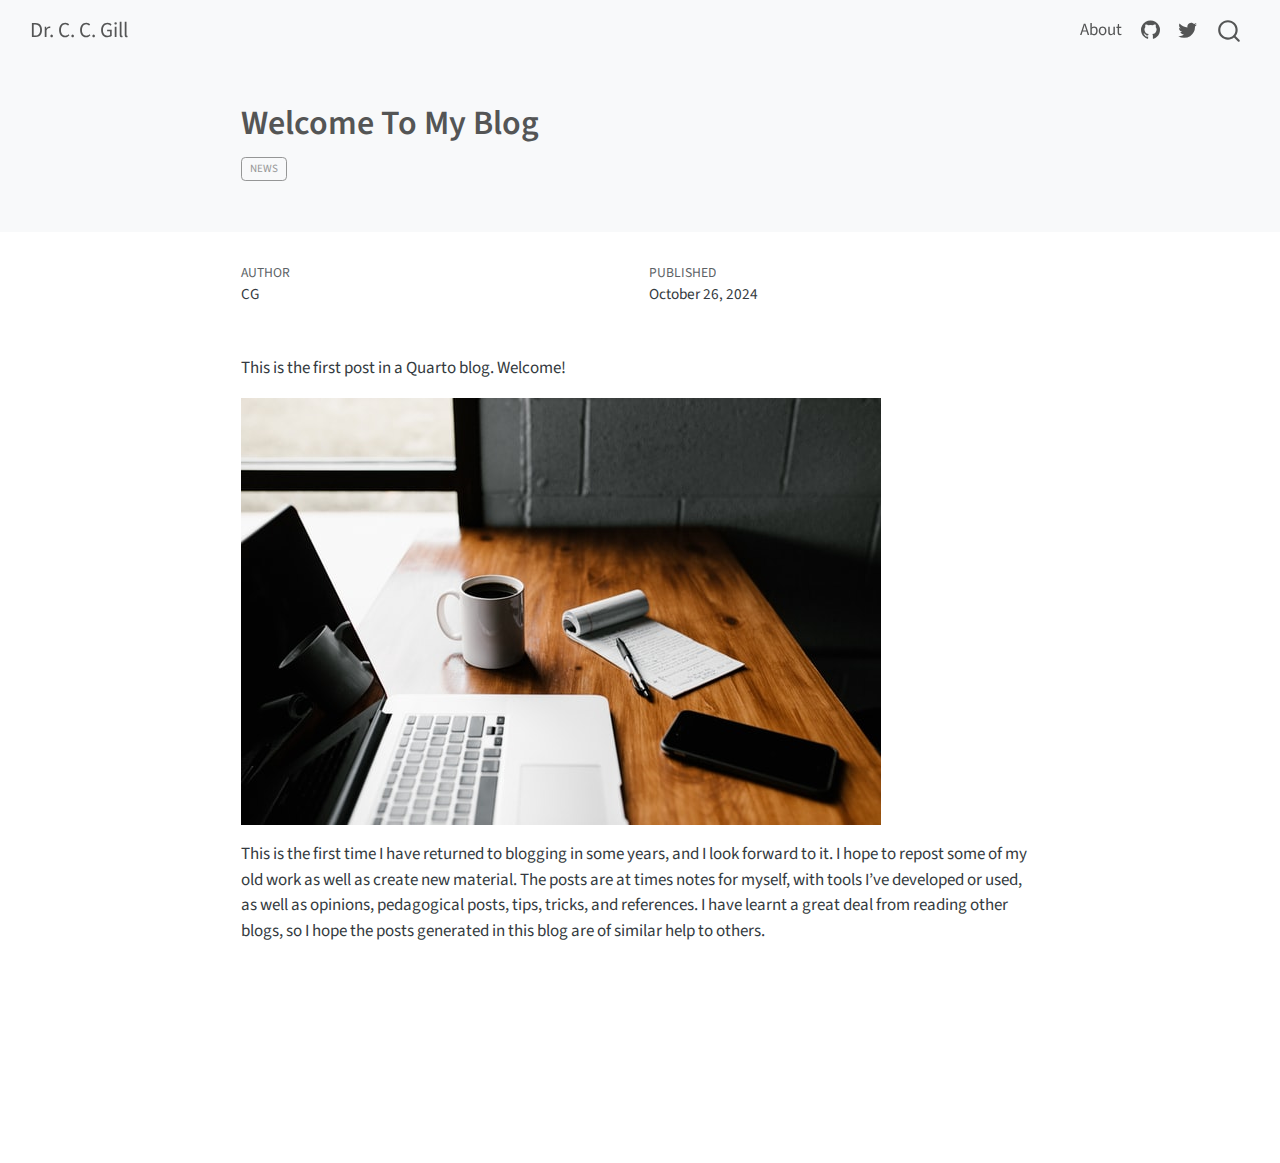
==== docs/posts/welcome/index.html @ 7834cb4f "publish site to docs/" ====
<!DOCTYPE html>
<html xmlns="http://www.w3.org/1999/xhtml" lang="en" xml:lang="en"><head>

<meta charset="utf-8">
<meta name="generator" content="quarto-1.5.57">

<meta name="viewport" content="width=device-width, initial-scale=1.0, user-scalable=yes">

<meta name="author" content="CG">
<meta name="dcterms.date" content="2024-10-26">

<title>Welcome To My Blog – Dr.&nbsp;C. C. Gill</title>
<style>
code{white-space: pre-wrap;}
span.smallcaps{font-variant: small-caps;}
div.columns{display: flex; gap: min(4vw, 1.5em);}
div.column{flex: auto; overflow-x: auto;}
div.hanging-indent{margin-left: 1.5em; text-indent: -1.5em;}
ul.task-list{list-style: none;}
ul.task-list li input[type="checkbox"] {
  width: 0.8em;
  margin: 0 0.8em 0.2em -1em; /* quarto-specific, see https://github.com/quarto-dev/quarto-cli/issues/4556 */ 
  vertical-align: middle;
}
</style>


<script src="../../site_libs/quarto-nav/quarto-nav.js"></script>
<script src="../../site_libs/quarto-nav/headroom.min.js"></script>
<script src="../../site_libs/clipboard/clipboard.min.js"></script>
<script src="../../site_libs/quarto-search/autocomplete.umd.js"></script>
<script src="../../site_libs/quarto-search/fuse.min.js"></script>
<script src="../../site_libs/quarto-search/quarto-search.js"></script>
<meta name="quarto:offset" content="../../">
<script src="../../site_libs/quarto-html/quarto.js"></script>
<script src="../../site_libs/quarto-html/popper.min.js"></script>
<script src="../../site_libs/quarto-html/tippy.umd.min.js"></script>
<script src="../../site_libs/quarto-html/anchor.min.js"></script>
<link href="../../site_libs/quarto-html/tippy.css" rel="stylesheet">
<link href="../../site_libs/quarto-html/quarto-syntax-highlighting.css" rel="stylesheet" id="quarto-text-highlighting-styles">
<script src="../../site_libs/bootstrap/bootstrap.min.js"></script>
<link href="../../site_libs/bootstrap/bootstrap-icons.css" rel="stylesheet">
<link href="../../site_libs/bootstrap/bootstrap.min.css" rel="stylesheet" id="quarto-bootstrap" data-mode="light">
<script id="quarto-search-options" type="application/json">{
  "location": "navbar",
  "copy-button": false,
  "collapse-after": 3,
  "panel-placement": "end",
  "type": "overlay",
  "limit": 50,
  "keyboard-shortcut": [
    "f",
    "/",
    "s"
  ],
  "show-item-context": false,
  "language": {
    "search-no-results-text": "No results",
    "search-matching-documents-text": "matching documents",
    "search-copy-link-title": "Copy link to search",
    "search-hide-matches-text": "Hide additional matches",
    "search-more-match-text": "more match in this document",
    "search-more-matches-text": "more matches in this document",
    "search-clear-button-title": "Clear",
    "search-text-placeholder": "",
    "search-detached-cancel-button-title": "Cancel",
    "search-submit-button-title": "Submit",
    "search-label": "Search"
  }
}</script>


<link rel="stylesheet" href="../../styles.css">
</head>

<body class="nav-fixed fullcontent">

<div id="quarto-search-results"></div>
  <header id="quarto-header" class="headroom fixed-top quarto-banner">
    <nav class="navbar navbar-expand-lg " data-bs-theme="dark">
      <div class="navbar-container container-fluid">
      <div class="navbar-brand-container mx-auto">
    <a class="navbar-brand" href="../../index.html">
    <span class="navbar-title">Dr.&nbsp;C. C. Gill</span>
    </a>
  </div>
            <div id="quarto-search" class="" title="Search"></div>
          <button class="navbar-toggler" type="button" data-bs-toggle="collapse" data-bs-target="#navbarCollapse" aria-controls="navbarCollapse" role="menu" aria-expanded="false" aria-label="Toggle navigation" onclick="if (window.quartoToggleHeadroom) { window.quartoToggleHeadroom(); }">
  <span class="navbar-toggler-icon"></span>
</button>
          <div class="collapse navbar-collapse" id="navbarCollapse">
            <ul class="navbar-nav navbar-nav-scroll ms-auto">
  <li class="nav-item">
    <a class="nav-link" href="../../about.html"> 
<span class="menu-text">About</span></a>
  </li>  
  <li class="nav-item compact">
    <a class="nav-link" href="https://github.com/"> <i class="bi bi-github" role="img">
</i> 
<span class="menu-text"></span></a>
  </li>  
  <li class="nav-item compact">
    <a class="nav-link" href="https://twitter.com"> <i class="bi bi-twitter" role="img">
</i> 
<span class="menu-text"></span></a>
  </li>  
</ul>
          </div> <!-- /navcollapse -->
            <div class="quarto-navbar-tools">
</div>
      </div> <!-- /container-fluid -->
    </nav>
</header>
<!-- content -->
<header id="title-block-header" class="quarto-title-block default page-columns page-full">
  <div class="quarto-title-banner page-columns page-full">
    <div class="quarto-title column-body">
      <h1 class="title">Welcome To My Blog</h1>
                                <div class="quarto-categories">
                <div class="quarto-category">news</div>
              </div>
                  </div>
  </div>
    
  
  <div class="quarto-title-meta">

      <div>
      <div class="quarto-title-meta-heading">Author</div>
      <div class="quarto-title-meta-contents">
               <p>CG </p>
            </div>
    </div>
      
      <div>
      <div class="quarto-title-meta-heading">Published</div>
      <div class="quarto-title-meta-contents">
        <p class="date">October 26, 2024</p>
      </div>
    </div>
    
      
    </div>
    
  
  </header><div id="quarto-content" class="quarto-container page-columns page-rows-contents page-layout-article page-navbar">
<!-- sidebar -->
<!-- margin-sidebar -->
    
<!-- main -->
<main class="content quarto-banner-title-block" id="quarto-document-content">





<p>This is the first post in a Quarto blog. Welcome!</p>
<p><img src="thumbnail.jpg" class="img-fluid"></p>
<p>This is the first time I have returned to blogging in some years, and I look forward to it. I hope to repost some of my old work as well as create new material. The posts are at times notes for myself, with tools I’ve developed or used, as well as opinions, pedagogical posts, tips, tricks, and references. I have learnt a great deal from reading other blogs, so I hope the posts generated in this blog are of similar help to others.</p>



</main> <!-- /main -->
<script id="quarto-html-after-body" type="application/javascript">
window.document.addEventListener("DOMContentLoaded", function (event) {
  const toggleBodyColorMode = (bsSheetEl) => {
    const mode = bsSheetEl.getAttribute("data-mode");
    const bodyEl = window.document.querySelector("body");
    if (mode === "dark") {
      bodyEl.classList.add("quarto-dark");
      bodyEl.classList.remove("quarto-light");
    } else {
      bodyEl.classList.add("quarto-light");
      bodyEl.classList.remove("quarto-dark");
    }
  }
  const toggleBodyColorPrimary = () => {
    const bsSheetEl = window.document.querySelector("link#quarto-bootstrap");
    if (bsSheetEl) {
      toggleBodyColorMode(bsSheetEl);
    }
  }
  toggleBodyColorPrimary();  
  const icon = "";
  const anchorJS = new window.AnchorJS();
  anchorJS.options = {
    placement: 'right',
    icon: icon
  };
  anchorJS.add('.anchored');
  const isCodeAnnotation = (el) => {
    for (const clz of el.classList) {
      if (clz.startsWith('code-annotation-')) {                     
        return true;
      }
    }
    return false;
  }
  const onCopySuccess = function(e) {
    // button target
    const button = e.trigger;
    // don't keep focus
    button.blur();
    // flash "checked"
    button.classList.add('code-copy-button-checked');
    var currentTitle = button.getAttribute("title");
    button.setAttribute("title", "Copied!");
    let tooltip;
    if (window.bootstrap) {
      button.setAttribute("data-bs-toggle", "tooltip");
      button.setAttribute("data-bs-placement", "left");
      button.setAttribute("data-bs-title", "Copied!");
      tooltip = new bootstrap.Tooltip(button, 
        { trigger: "manual", 
          customClass: "code-copy-button-tooltip",
          offset: [0, -8]});
      tooltip.show();    
    }
    setTimeout(function() {
      if (tooltip) {
        tooltip.hide();
        button.removeAttribute("data-bs-title");
        button.removeAttribute("data-bs-toggle");
        button.removeAttribute("data-bs-placement");
      }
      button.setAttribute("title", currentTitle);
      button.classList.remove('code-copy-button-checked');
    }, 1000);
    // clear code selection
    e.clearSelection();
  }
  const getTextToCopy = function(trigger) {
      const codeEl = trigger.previousElementSibling.cloneNode(true);
      for (const childEl of codeEl.children) {
        if (isCodeAnnotation(childEl)) {
          childEl.remove();
        }
      }
      return codeEl.innerText;
  }
  const clipboard = new window.ClipboardJS('.code-copy-button:not([data-in-quarto-modal])', {
    text: getTextToCopy
  });
  clipboard.on('success', onCopySuccess);
  if (window.document.getElementById('quarto-embedded-source-code-modal')) {
    // For code content inside modals, clipBoardJS needs to be initialized with a container option
    // TODO: Check when it could be a function (https://github.com/zenorocha/clipboard.js/issues/860)
    const clipboardModal = new window.ClipboardJS('.code-copy-button[data-in-quarto-modal]', {
      text: getTextToCopy,
      container: window.document.getElementById('quarto-embedded-source-code-modal')
    });
    clipboardModal.on('success', onCopySuccess);
  }
    var localhostRegex = new RegExp(/^(?:http|https):\/\/localhost\:?[0-9]*\//);
    var mailtoRegex = new RegExp(/^mailto:/);
      var filterRegex = new RegExp('/' + window.location.host + '/');
    var isInternal = (href) => {
        return filterRegex.test(href) || localhostRegex.test(href) || mailtoRegex.test(href);
    }
    // Inspect non-navigation links and adorn them if external
 	var links = window.document.querySelectorAll('a[href]:not(.nav-link):not(.navbar-brand):not(.toc-action):not(.sidebar-link):not(.sidebar-item-toggle):not(.pagination-link):not(.no-external):not([aria-hidden]):not(.dropdown-item):not(.quarto-navigation-tool):not(.about-link)');
    for (var i=0; i<links.length; i++) {
      const link = links[i];
      if (!isInternal(link.href)) {
        // undo the damage that might have been done by quarto-nav.js in the case of
        // links that we want to consider external
        if (link.dataset.originalHref !== undefined) {
          link.href = link.dataset.originalHref;
        }
      }
    }
  function tippyHover(el, contentFn, onTriggerFn, onUntriggerFn) {
    const config = {
      allowHTML: true,
      maxWidth: 500,
      delay: 100,
      arrow: false,
      appendTo: function(el) {
          return el.parentElement;
      },
      interactive: true,
      interactiveBorder: 10,
      theme: 'quarto',
      placement: 'bottom-start',
    };
    if (contentFn) {
      config.content = contentFn;
    }
    if (onTriggerFn) {
      config.onTrigger = onTriggerFn;
    }
    if (onUntriggerFn) {
      config.onUntrigger = onUntriggerFn;
    }
    window.tippy(el, config); 
  }
  const noterefs = window.document.querySelectorAll('a[role="doc-noteref"]');
  for (var i=0; i<noterefs.length; i++) {
    const ref = noterefs[i];
    tippyHover(ref, function() {
      // use id or data attribute instead here
      let href = ref.getAttribute('data-footnote-href') || ref.getAttribute('href');
      try { href = new URL(href).hash; } catch {}
      const id = href.replace(/^#\/?/, "");
      const note = window.document.getElementById(id);
      if (note) {
        return note.innerHTML;
      } else {
        return "";
      }
    });
  }
  const xrefs = window.document.querySelectorAll('a.quarto-xref');
  const processXRef = (id, note) => {
    // Strip column container classes
    const stripColumnClz = (el) => {
      el.classList.remove("page-full", "page-columns");
      if (el.children) {
        for (const child of el.children) {
          stripColumnClz(child);
        }
      }
    }
    stripColumnClz(note)
    if (id === null || id.startsWith('sec-')) {
      // Special case sections, only their first couple elements
      const container = document.createElement("div");
      if (note.children && note.children.length > 2) {
        container.appendChild(note.children[0].cloneNode(true));
        for (let i = 1; i < note.children.length; i++) {
          const child = note.children[i];
          if (child.tagName === "P" && child.innerText === "") {
            continue;
          } else {
            container.appendChild(child.cloneNode(true));
            break;
          }
        }
        if (window.Quarto?.typesetMath) {
          window.Quarto.typesetMath(container);
        }
        return container.innerHTML
      } else {
        if (window.Quarto?.typesetMath) {
          window.Quarto.typesetMath(note);
        }
        return note.innerHTML;
      }
    } else {
      // Remove any anchor links if they are present
      const anchorLink = note.querySelector('a.anchorjs-link');
      if (anchorLink) {
        anchorLink.remove();
      }
      if (window.Quarto?.typesetMath) {
        window.Quarto.typesetMath(note);
      }
      // TODO in 1.5, we should make sure this works without a callout special case
      if (note.classList.contains("callout")) {
        return note.outerHTML;
      } else {
        return note.innerHTML;
      }
    }
  }
  for (var i=0; i<xrefs.length; i++) {
    const xref = xrefs[i];
    tippyHover(xref, undefined, function(instance) {
      instance.disable();
      let url = xref.getAttribute('href');
      let hash = undefined; 
      if (url.startsWith('#')) {
        hash = url;
      } else {
        try { hash = new URL(url).hash; } catch {}
      }
      if (hash) {
        const id = hash.replace(/^#\/?/, "");
        const note = window.document.getElementById(id);
        if (note !== null) {
          try {
            const html = processXRef(id, note.cloneNode(true));
            instance.setContent(html);
          } finally {
            instance.enable();
            instance.show();
          }
        } else {
          // See if we can fetch this
          fetch(url.split('#')[0])
          .then(res => res.text())
          .then(html => {
            const parser = new DOMParser();
            const htmlDoc = parser.parseFromString(html, "text/html");
            const note = htmlDoc.getElementById(id);
            if (note !== null) {
              const html = processXRef(id, note);
              instance.setContent(html);
            } 
          }).finally(() => {
            instance.enable();
            instance.show();
          });
        }
      } else {
        // See if we can fetch a full url (with no hash to target)
        // This is a special case and we should probably do some content thinning / targeting
        fetch(url)
        .then(res => res.text())
        .then(html => {
          const parser = new DOMParser();
          const htmlDoc = parser.parseFromString(html, "text/html");
          const note = htmlDoc.querySelector('main.content');
          if (note !== null) {
            // This should only happen for chapter cross references
            // (since there is no id in the URL)
            // remove the first header
            if (note.children.length > 0 && note.children[0].tagName === "HEADER") {
              note.children[0].remove();
            }
            const html = processXRef(null, note);
            instance.setContent(html);
          } 
        }).finally(() => {
          instance.enable();
          instance.show();
        });
      }
    }, function(instance) {
    });
  }
      let selectedAnnoteEl;
      const selectorForAnnotation = ( cell, annotation) => {
        let cellAttr = 'data-code-cell="' + cell + '"';
        let lineAttr = 'data-code-annotation="' +  annotation + '"';
        const selector = 'span[' + cellAttr + '][' + lineAttr + ']';
        return selector;
      }
      const selectCodeLines = (annoteEl) => {
        const doc = window.document;
        const targetCell = annoteEl.getAttribute("data-target-cell");
        const targetAnnotation = annoteEl.getAttribute("data-target-annotation");
        const annoteSpan = window.document.querySelector(selectorForAnnotation(targetCell, targetAnnotation));
        const lines = annoteSpan.getAttribute("data-code-lines").split(",");
        const lineIds = lines.map((line) => {
          return targetCell + "-" + line;
        })
        let top = null;
        let height = null;
        let parent = null;
        if (lineIds.length > 0) {
            //compute the position of the single el (top and bottom and make a div)
            const el = window.document.getElementById(lineIds[0]);
            top = el.offsetTop;
            height = el.offsetHeight;
            parent = el.parentElement.parentElement;
          if (lineIds.length > 1) {
            const lastEl = window.document.getElementById(lineIds[lineIds.length - 1]);
            const bottom = lastEl.offsetTop + lastEl.offsetHeight;
            height = bottom - top;
          }
          if (top !== null && height !== null && parent !== null) {
            // cook up a div (if necessary) and position it 
            let div = window.document.getElementById("code-annotation-line-highlight");
            if (div === null) {
              div = window.document.createElement("div");
              div.setAttribute("id", "code-annotation-line-highlight");
              div.style.position = 'absolute';
              parent.appendChild(div);
            }
            div.style.top = top - 2 + "px";
            div.style.height = height + 4 + "px";
            div.style.left = 0;
            let gutterDiv = window.document.getElementById("code-annotation-line-highlight-gutter");
            if (gutterDiv === null) {
              gutterDiv = window.document.createElement("div");
              gutterDiv.setAttribute("id", "code-annotation-line-highlight-gutter");
              gutterDiv.style.position = 'absolute';
              const codeCell = window.document.getElementById(targetCell);
              const gutter = codeCell.querySelector('.code-annotation-gutter');
              gutter.appendChild(gutterDiv);
            }
            gutterDiv.style.top = top - 2 + "px";
            gutterDiv.style.height = height + 4 + "px";
          }
          selectedAnnoteEl = annoteEl;
        }
      };
      const unselectCodeLines = () => {
        const elementsIds = ["code-annotation-line-highlight", "code-annotation-line-highlight-gutter"];
        elementsIds.forEach((elId) => {
          const div = window.document.getElementById(elId);
          if (div) {
            div.remove();
          }
        });
        selectedAnnoteEl = undefined;
      };
        // Handle positioning of the toggle
    window.addEventListener(
      "resize",
      throttle(() => {
        elRect = undefined;
        if (selectedAnnoteEl) {
          selectCodeLines(selectedAnnoteEl);
        }
      }, 10)
    );
    function throttle(fn, ms) {
    let throttle = false;
    let timer;
      return (...args) => {
        if(!throttle) { // first call gets through
            fn.apply(this, args);
            throttle = true;
        } else { // all the others get throttled
            if(timer) clearTimeout(timer); // cancel #2
            timer = setTimeout(() => {
              fn.apply(this, args);
              timer = throttle = false;
            }, ms);
        }
      };
    }
      // Attach click handler to the DT
      const annoteDls = window.document.querySelectorAll('dt[data-target-cell]');
      for (const annoteDlNode of annoteDls) {
        annoteDlNode.addEventListener('click', (event) => {
          const clickedEl = event.target;
          if (clickedEl !== selectedAnnoteEl) {
            unselectCodeLines();
            const activeEl = window.document.querySelector('dt[data-target-cell].code-annotation-active');
            if (activeEl) {
              activeEl.classList.remove('code-annotation-active');
            }
            selectCodeLines(clickedEl);
            clickedEl.classList.add('code-annotation-active');
          } else {
            // Unselect the line
            unselectCodeLines();
            clickedEl.classList.remove('code-annotation-active');
          }
        });
      }
  const findCites = (el) => {
    const parentEl = el.parentElement;
    if (parentEl) {
      const cites = parentEl.dataset.cites;
      if (cites) {
        return {
          el,
          cites: cites.split(' ')
        };
      } else {
        return findCites(el.parentElement)
      }
    } else {
      return undefined;
    }
  };
  var bibliorefs = window.document.querySelectorAll('a[role="doc-biblioref"]');
  for (var i=0; i<bibliorefs.length; i++) {
    const ref = bibliorefs[i];
    const citeInfo = findCites(ref);
    if (citeInfo) {
      tippyHover(citeInfo.el, function() {
        var popup = window.document.createElement('div');
        citeInfo.cites.forEach(function(cite) {
          var citeDiv = window.document.createElement('div');
          citeDiv.classList.add('hanging-indent');
          citeDiv.classList.add('csl-entry');
          var biblioDiv = window.document.getElementById('ref-' + cite);
          if (biblioDiv) {
            citeDiv.innerHTML = biblioDiv.innerHTML;
          }
          popup.appendChild(citeDiv);
        });
        return popup.innerHTML;
      });
    }
  }
});
</script>
</div> <!-- /content -->




</body></html>
---- docs/site_libs/quarto-html/tippy.css ----
.tippy-box[data-animation=fade][data-state=hidden]{opacity:0}[data-tippy-root]{max-width:calc(100vw - 10px)}.tippy-box{position:relative;background-color:#333;color:#fff;border-radius:4px;font-size:14px;line-height:1.4;white-space:normal;outline:0;transition-property:transform,visibility,opacity}.tippy-box[data-placement^=top]>.tippy-arrow{bottom:0}.tippy-box[data-placement^=top]>.tippy-arrow:before{bottom:-7px;left:0;border-width:8px 8px 0;border-top-color:initial;transform-origin:center top}.tippy-box[data-placement^=bottom]>.tippy-arrow{top:0}.tippy-box[data-placement^=bottom]>.tippy-arrow:before{top:-7px;left:0;border-width:0 8px 8px;border-bottom-color:initial;transform-origin:center bottom}.tippy-box[data-placement^=left]>.tippy-arrow{right:0}.tippy-box[data-placement^=left]>.tippy-arrow:before{border-width:8px 0 8px 8px;border-left-color:initial;right:-7px;transform-origin:center left}.tippy-box[data-placement^=right]>.tippy-arrow{left:0}.tippy-box[data-placement^=right]>.tippy-arrow:before{left:-7px;border-width:8px 8px 8px 0;border-right-color:initial;transform-origin:center right}.tippy-box[data-inertia][data-state=visible]{transition-timing-function:cubic-bezier(.54,1.5,.38,1.11)}.tippy-arrow{width:16px;height:16px;color:#333}.tippy-arrow:before{content:"";position:absolute;border-color:transparent;border-style:solid}.tippy-content{position:relative;padding:5px 9px;z-index:1}
---- docs/site_libs/quarto-html/quarto-syntax-highlighting.css ----
/* quarto syntax highlight colors */
:root {
  --quarto-hl-ot-color: #003B4F;
  --quarto-hl-at-color: #657422;
  --quarto-hl-ss-color: #20794D;
  --quarto-hl-an-color: #5E5E5E;
  --quarto-hl-fu-color: #4758AB;
  --quarto-hl-st-color: #20794D;
  --quarto-hl-cf-color: #003B4F;
  --quarto-hl-op-color: #5E5E5E;
  --quarto-hl-er-color: #AD0000;
  --quarto-hl-bn-color: #AD0000;
  --quarto-hl-al-color: #AD0000;
  --quarto-hl-va-color: #111111;
  --quarto-hl-bu-color: inherit;
  --quarto-hl-ex-color: inherit;
  --quarto-hl-pp-color: #AD0000;
  --quarto-hl-in-color: #5E5E5E;
  --quarto-hl-vs-color: #20794D;
  --quarto-hl-wa-color: #5E5E5E;
  --quarto-hl-do-color: #5E5E5E;
  --quarto-hl-im-color: #00769E;
  --quarto-hl-ch-color: #20794D;
  --quarto-hl-dt-color: #AD0000;
  --quarto-hl-fl-color: #AD0000;
  --quarto-hl-co-color: #5E5E5E;
  --quarto-hl-cv-color: #5E5E5E;
  --quarto-hl-cn-color: #8f5902;
  --quarto-hl-sc-color: #5E5E5E;
  --quarto-hl-dv-color: #AD0000;
  --quarto-hl-kw-color: #003B4F;
}

/* other quarto variables */
:root {
  --quarto-font-monospace: SFMono-Regular, Menlo, Monaco, Consolas, "Liberation Mono", "Courier New", monospace;
}

pre > code.sourceCode > span {
  color: #003B4F;
}

code span {
  color: #003B4F;
}

code.sourceCode > span {
  color: #003B4F;
}

div.sourceCode,
div.sourceCode pre.sourceCode {
  color: #003B4F;
}

code span.ot {
  color: #003B4F;
  font-style: inherit;
}

code span.at {
  color: #657422;
  font-style: inherit;
}

code span.ss {
  color: #20794D;
  font-style: inherit;
}

code span.an {
  color: #5E5E5E;
  font-style: inherit;
}

code span.fu {
  color: #4758AB;
  font-style: inherit;
}

code span.st {
  color: #20794D;
  font-style: inherit;
}

code span.cf {
  color: #003B4F;
  font-weight: bold;
  font-style: inherit;
}

code span.op {
  color: #5E5E5E;
  font-style: inherit;
}

code span.er {
  color: #AD0000;
  font-style: inherit;
}

code span.bn {
  color: #AD0000;
  font-style: inherit;
}

code span.al {
  color: #AD0000;
  font-style: inherit;
}

code span.va {
  color: #111111;
  font-style: inherit;
}

code span.bu {
  font-style: inherit;
}

code span.ex {
  font-style: inherit;
}

code span.pp {
  color: #AD0000;
  font-style: inherit;
}

code span.in {
  color: #5E5E5E;
  font-style: inherit;
}

code span.vs {
  color: #20794D;
  font-style: inherit;
}

code span.wa {
  color: #5E5E5E;
  font-style: italic;
}

code span.do {
  color: #5E5E5E;
  font-style: italic;
}

code span.im {
  color: #00769E;
  font-style: inherit;
}

code span.ch {
  color: #20794D;
  font-style: inherit;
}

code span.dt {
  color: #AD0000;
  font-style: inherit;
}

code span.fl {
  color: #AD0000;
  font-style: inherit;
}

code span.co {
  color: #5E5E5E;
  font-style: inherit;
}

code span.cv {
  color: #5E5E5E;
  font-style: italic;
}

code span.cn {
  color: #8f5902;
  font-style: inherit;
}

code span.sc {
  color: #5E5E5E;
  font-style: inherit;
}

code span.dv {
  color: #AD0000;
  font-style: inherit;
}

code span.kw {
  color: #003B4F;
  font-weight: bold;
  font-style: inherit;
}

.prevent-inlining {
  content: "</";
}

/*# sourceMappingURL=debc5d5d77c3f9108843748ff7464032.css.map */
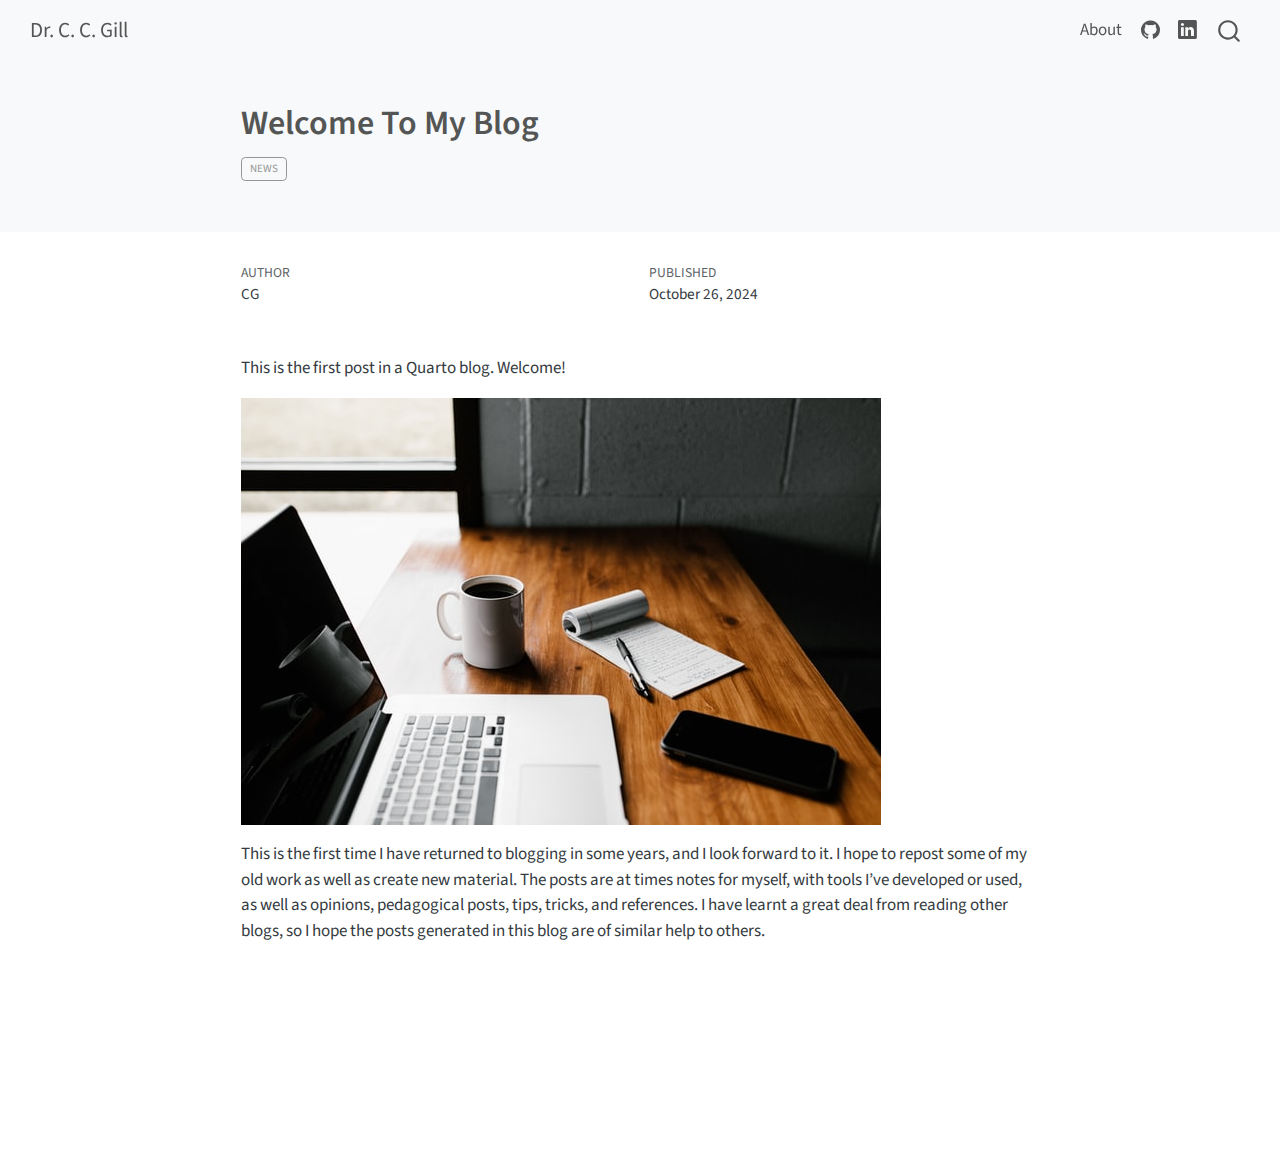
==== commit 3b1c37b1: "update linkedin and github links" ====
--- a/docs/posts/welcome/index.html
+++ b/docs/posts/welcome/index.html
@@ -95,12 +95,12 @@
 <span class="menu-text">About</span></a>
   </li>  
   <li class="nav-item compact">
-    <a class="nav-link" href="https://github.com/"> <i class="bi bi-github" role="img">
+    <a class="nav-link" href="https://github.com/CCGill"> <i class="bi bi-github" role="img">
 </i> 
 <span class="menu-text"></span></a>
   </li>  
   <li class="nav-item compact">
-    <a class="nav-link" href="https://twitter.com"> <i class="bi bi-twitter" role="img">
+    <a class="nav-link" href="https://www.linkedin.com/in/christopher-c-gill"> <i class="bi bi-linkedin" role="img">
 </i> 
 <span class="menu-text"></span></a>
   </li>  
